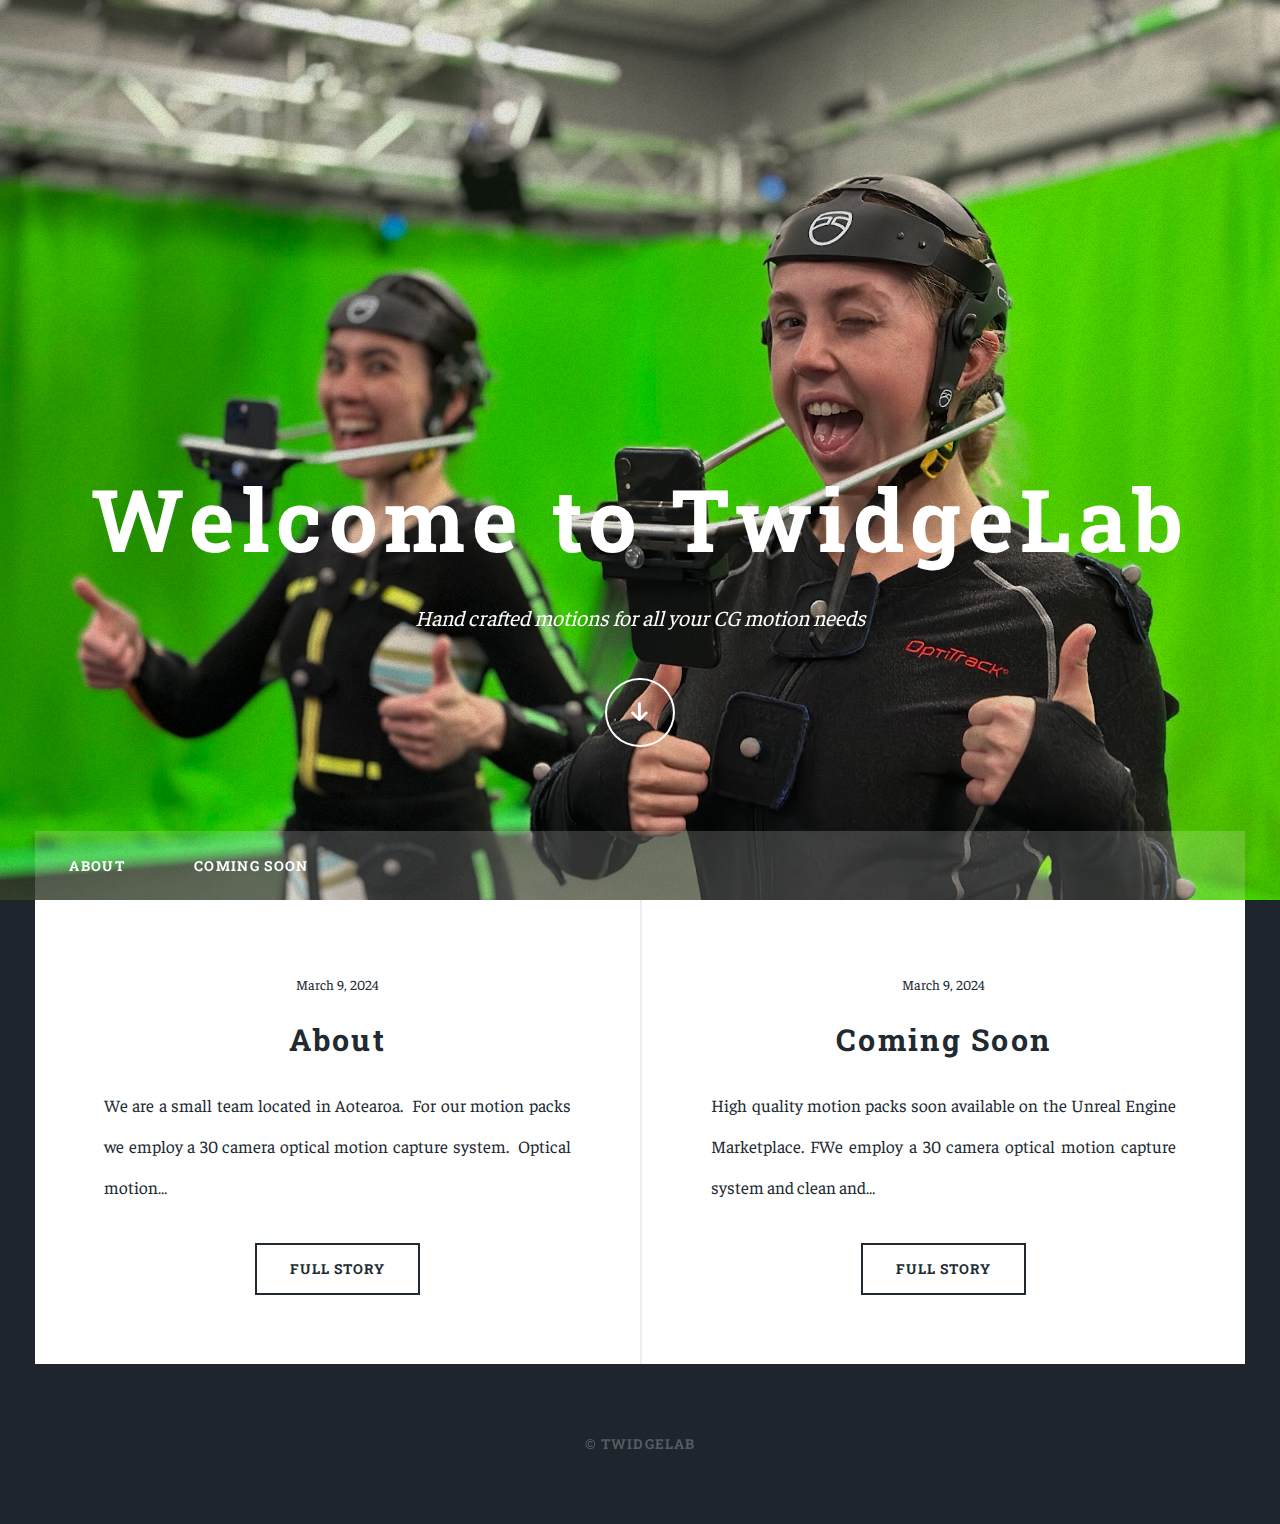
==== index.html @ 8c53aa2d "Publii: update content" ====
<!DOCTYPE html><html lang="en-gb"><head><meta charset="utf-8"><meta http-equiv="X-UA-Compatible" content="IE=edge"><meta name="viewport" content="width=device-width,initial-scale=1,user-scalable=no"><title>Twidgelab site</title><meta name="generator" content="Publii Open-Source CMS for Static Site"><link rel="canonical" href="https://twidgelab.github.io/gh-pages/"><link rel="alternate" type="application/atom+xml" href="https://twidgelab.github.io/gh-pages/feed.xml"><link rel="alternate" type="application/json" href="https://twidgelab.github.io/gh-pages/feed.json"><meta property="og:title" content="Twidgelab site"><meta property="og:image" content="https://twidgelab.github.io/gh-pages/media/website/TwidgeLab.png"><meta property="og:image:width" content="1443"><meta property="og:image:height" content="1443"><meta property="og:site_name" content="Twidgelab site"><meta property="og:description" content=""><meta property="og:url" content="https://twidgelab.github.io/gh-pages/"><meta property="og:type" content="website"><link rel="preload" href="https://twidgelab.github.io/gh-pages/assets/dynamic/fonts/faustina/faustina.woff2" as="font" type="font/woff2" crossorigin><link rel="preload" href="https://twidgelab.github.io/gh-pages/assets/dynamic/fonts/robotoslab/robotoslab.woff2" as="font" type="font/woff2" crossorigin><link rel="stylesheet" href="https://twidgelab.github.io/gh-pages/assets/css/fontawesome-all.min.css?v=85514f933f9e0b82460af63f1a403fa5"><link rel="stylesheet" href="https://twidgelab.github.io/gh-pages/assets/css/style.css?v=7c6cb66766df2458d1db6545127c2043"><noscript><link rel="stylesheet" href="https://twidgelab.github.io/gh-pages/assets/css/noscript.css?v=efa867a99f5064d6729e4dc2008ad50b"></noscript><script type="application/ld+json">{"@context":"http://schema.org","@type":"Organization","name":"Twidgelab site","logo":"https://twidgelab.github.io/gh-pages/media/website/TwidgeLab.png","url":"https://twidgelab.github.io/gh-pages/"}</script><style>#wrapper > .bg {
               background-image: url(https://twidgelab.github.io/gh-pages/assets/images/overlay.png), linear-gradient(0deg, rgba(0, 0, 0, 0.1), rgba(0, 0, 0, 0.1)), url(https://twidgelab.github.io/gh-pages/media/website/smiles-in-hmc1.jpg);
           }</style><noscript><style>img[loading] {
                    opacity: 1;
                }</style></noscript></head><body class="is-preload"><div id="wrapper" class="fade-in"><div id="intro"><h1>Welcome to TwidgeLab</h1><p>Hand crafted motions for all your CG motion needs</p><ul class="actions"><li><a href="#header" class="button icon solid solo fa-arrow-down scrolly">Continue</a></li></ul></div><header id="header"><a class="logo logo-image" href="https://twidgelab.github.io/gh-pages/"><img src="https://twidgelab.github.io/gh-pages/media/website/TwidgeLab.png" alt="Twidgelab site" width="1443" height="1443"></a></header><nav id="nav"><ul class="links"><li><a href="https://twidgelab.github.io/gh-pages/about.html" target="_self">About</a></li><li><a href="https://twidgelab.github.io/gh-pages/coming-soon.html" target="_self">Coming soon</a></li></ul></nav><main id="main"><section class="posts"><article><header><time datetime="2024-03-09T12:50" class="date">March 9, 2024</time><h2><a href="https://twidgelab.github.io/gh-pages/about.html">About</a></h2></header><p>We are a small team located in Aotearoa.&nbsp; For our motion packs we employ a 30 camera optical motion capture system.&nbsp; Optical motion&hellip;</p><ul class="actions special"><li><a href="https://twidgelab.github.io/gh-pages/about.html" class="button">Full Story</a></li></ul></article><article><header><time datetime="2024-03-09T12:32" class="date">March 9, 2024</time><h2><a href="https://twidgelab.github.io/gh-pages/coming-soon.html">Coming Soon</a></h2></header><p>High quality motion packs soon available on the Unreal Engine Marketplace. FWe employ a 30 camera optical motion capture system and clean and&hellip;</p><ul class="actions special"><li><a href="https://twidgelab.github.io/gh-pages/coming-soon.html" class="button">Full Story</a></li></ul></article></section></main><footer id="copyright"><ul><li>© TwidgeLab</li></ul></footer></div><script src="https://twidgelab.github.io/gh-pages/assets/js/jquery.min.js?v=c9771cc3e90e18f5336eedbd0fffb2cf"></script><script src="https://twidgelab.github.io/gh-pages/assets/js/jquery.scrollex.min.js?v=f89065e3d988006af9791b44561d7c90"></script><script src="https://twidgelab.github.io/gh-pages/assets/js/jquery.scrolly.min.js?v=1ed5a78bde1476875a40f6b9ff44fc14"></script><script src="https://twidgelab.github.io/gh-pages/assets/js/browser.min.js?v=c07298dd19048a8a69ad97e754dfe8d0"></script><script src="https://twidgelab.github.io/gh-pages/assets/js/breakpoints.min.js?v=81a479eb099e3b187613943b085923b8"></script><script src="https://twidgelab.github.io/gh-pages/assets/js/util.min.js?v=4201a626f8c9b614a663b3a1d7d82615"></script><script src="https://twidgelab.github.io/gh-pages/assets/js/main.min.js?v=56233c354bd814758be8bff42f7e13a5"></script><script>/*<![CDATA[*/var images=document.querySelectorAll("img[loading]");for(var i=0;i<images.length;i++){if(images[i].complete){images[i].classList.add("is-loaded")}else{images[i].addEventListener("load",function(){this.classList.add("is-loaded")},false)}};/*]]>*/</script></body></html>
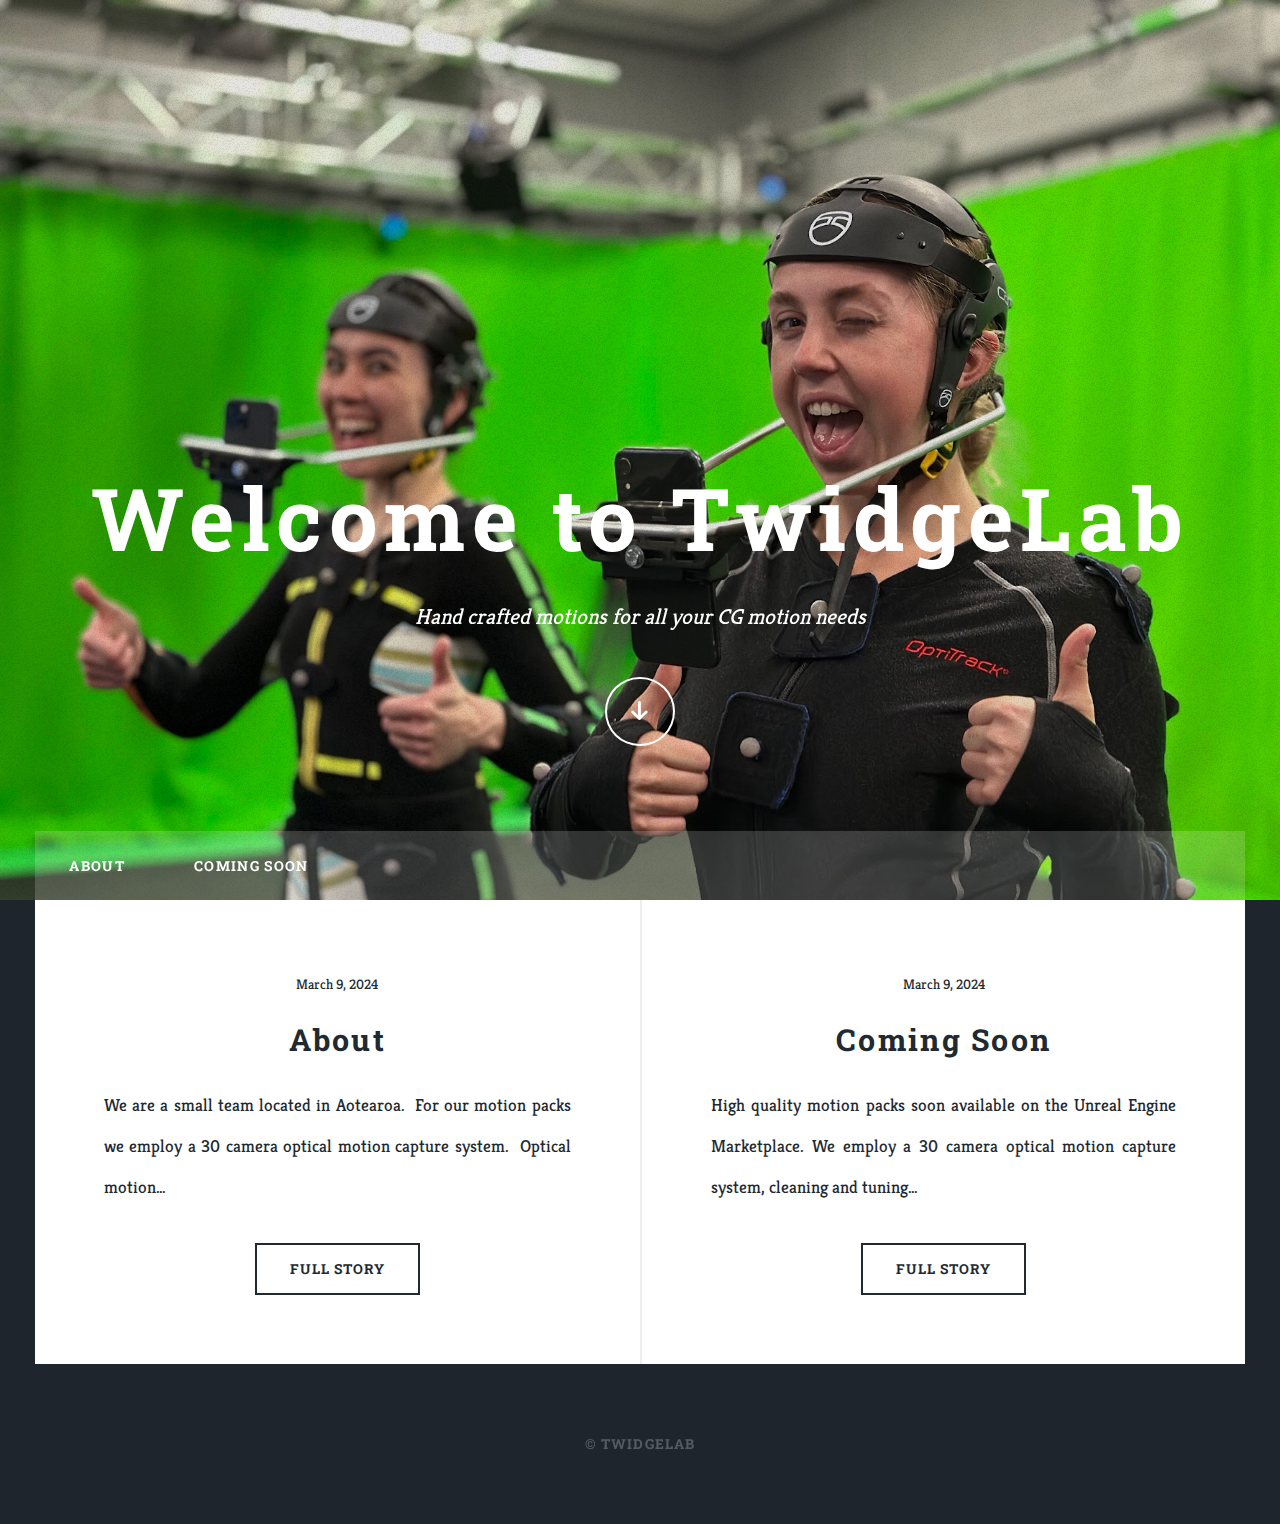
==== commit 290ea523: "Publii: update content" ====
--- a/index.html
+++ b/index.html
@@ -1,5 +1,5 @@
-<!DOCTYPE html><html lang="en-gb"><head><meta charset="utf-8"><meta http-equiv="X-UA-Compatible" content="IE=edge"><meta name="viewport" content="width=device-width,initial-scale=1,user-scalable=no"><title>Twidgelab site</title><meta name="generator" content="Publii Open-Source CMS for Static Site"><link rel="canonical" href="https://twidgelab.github.io/gh-pages/"><link rel="alternate" type="application/atom+xml" href="https://twidgelab.github.io/gh-pages/feed.xml"><link rel="alternate" type="application/json" href="https://twidgelab.github.io/gh-pages/feed.json"><meta property="og:title" content="Twidgelab site"><meta property="og:image" content="https://twidgelab.github.io/gh-pages/media/website/TwidgeLab.png"><meta property="og:image:width" content="1443"><meta property="og:image:height" content="1443"><meta property="og:site_name" content="Twidgelab site"><meta property="og:description" content=""><meta property="og:url" content="https://twidgelab.github.io/gh-pages/"><meta property="og:type" content="website"><link rel="preload" href="https://twidgelab.github.io/gh-pages/assets/dynamic/fonts/faustina/faustina.woff2" as="font" type="font/woff2" crossorigin><link rel="preload" href="https://twidgelab.github.io/gh-pages/assets/dynamic/fonts/robotoslab/robotoslab.woff2" as="font" type="font/woff2" crossorigin><link rel="stylesheet" href="https://twidgelab.github.io/gh-pages/assets/css/fontawesome-all.min.css?v=85514f933f9e0b82460af63f1a403fa5"><link rel="stylesheet" href="https://twidgelab.github.io/gh-pages/assets/css/style.css?v=7c6cb66766df2458d1db6545127c2043"><noscript><link rel="stylesheet" href="https://twidgelab.github.io/gh-pages/assets/css/noscript.css?v=efa867a99f5064d6729e4dc2008ad50b"></noscript><script type="application/ld+json">{"@context":"http://schema.org","@type":"Organization","name":"Twidgelab site","logo":"https://twidgelab.github.io/gh-pages/media/website/TwidgeLab.png","url":"https://twidgelab.github.io/gh-pages/"}</script><style>#wrapper > .bg {
+<!DOCTYPE html><html lang="en-gb"><head><meta charset="utf-8"><meta http-equiv="X-UA-Compatible" content="IE=edge"><meta name="viewport" content="width=device-width,initial-scale=1,user-scalable=no"><title>Twidgelab site</title><meta name="generator" content="Publii Open-Source CMS for Static Site"><link rel="canonical" href="https://twidgelab.github.io/gh-pages/"><link rel="alternate" type="application/atom+xml" href="https://twidgelab.github.io/gh-pages/feed.xml"><link rel="alternate" type="application/json" href="https://twidgelab.github.io/gh-pages/feed.json"><meta property="og:title" content="Twidgelab site"><meta property="og:image" content="https://twidgelab.github.io/gh-pages/media/website/TwidgeLab.png"><meta property="og:image:width" content="1443"><meta property="og:image:height" content="1443"><meta property="og:site_name" content="Twidgelab site"><meta property="og:description" content=""><meta property="og:url" content="https://twidgelab.github.io/gh-pages/"><meta property="og:type" content="website"><link rel="preload" href="https://twidgelab.github.io/gh-pages/assets/dynamic/fonts/kreon/kreon.woff2" as="font" type="font/woff2" crossorigin><link rel="preload" href="https://twidgelab.github.io/gh-pages/assets/dynamic/fonts/robotoslab/robotoslab.woff2" as="font" type="font/woff2" crossorigin><link rel="stylesheet" href="https://twidgelab.github.io/gh-pages/assets/css/fontawesome-all.min.css?v=85514f933f9e0b82460af63f1a403fa5"><link rel="stylesheet" href="https://twidgelab.github.io/gh-pages/assets/css/style.css?v=33a41bf8aee80f685ada31367efc85f1"><noscript><link rel="stylesheet" href="https://twidgelab.github.io/gh-pages/assets/css/noscript.css?v=efa867a99f5064d6729e4dc2008ad50b"></noscript><script type="application/ld+json">{"@context":"http://schema.org","@type":"Organization","name":"Twidgelab site","logo":"https://twidgelab.github.io/gh-pages/media/website/TwidgeLab.png","url":"https://twidgelab.github.io/gh-pages/"}</script><style>#wrapper > .bg {
                background-image: url(https://twidgelab.github.io/gh-pages/assets/images/overlay.png), linear-gradient(0deg, rgba(0, 0, 0, 0.1), rgba(0, 0, 0, 0.1)), url(https://twidgelab.github.io/gh-pages/media/website/smiles-in-hmc1.jpg);
            }</style><noscript><style>img[loading] {
                     opacity: 1;
-                }</style></noscript></head><body class="is-preload"><div id="wrapper" class="fade-in"><div id="intro"><h1>Welcome to TwidgeLab</h1><p>Hand crafted motions for all your CG motion needs</p><ul class="actions"><li><a href="#header" class="button icon solid solo fa-arrow-down scrolly">Continue</a></li></ul></div><header id="header"><a class="logo logo-image" href="https://twidgelab.github.io/gh-pages/"><img src="https://twidgelab.github.io/gh-pages/media/website/TwidgeLab.png" alt="Twidgelab site" width="1443" height="1443"></a></header><nav id="nav"><ul class="links"><li><a href="https://twidgelab.github.io/gh-pages/about.html" target="_self">About</a></li><li><a href="https://twidgelab.github.io/gh-pages/coming-soon.html" target="_self">Coming soon</a></li></ul></nav><main id="main"><section class="posts"><article><header><time datetime="2024-03-09T12:50" class="date">March 9, 2024</time><h2><a href="https://twidgelab.github.io/gh-pages/about.html">About</a></h2></header><p>We are a small team located in Aotearoa.&nbsp; For our motion packs we employ a 30 camera optical motion capture system.&nbsp; Optical motion&hellip;</p><ul class="actions special"><li><a href="https://twidgelab.github.io/gh-pages/about.html" class="button">Full Story</a></li></ul></article><article><header><time datetime="2024-03-09T12:32" class="date">March 9, 2024</time><h2><a href="https://twidgelab.github.io/gh-pages/coming-soon.html">Coming Soon</a></h2></header><p>High quality motion packs soon available on the Unreal Engine Marketplace. FWe employ a 30 camera optical motion capture system and clean and&hellip;</p><ul class="actions special"><li><a href="https://twidgelab.github.io/gh-pages/coming-soon.html" class="button">Full Story</a></li></ul></article></section></main><footer id="copyright"><ul><li>© TwidgeLab</li></ul></footer></div><script src="https://twidgelab.github.io/gh-pages/assets/js/jquery.min.js?v=c9771cc3e90e18f5336eedbd0fffb2cf"></script><script src="https://twidgelab.github.io/gh-pages/assets/js/jquery.scrollex.min.js?v=f89065e3d988006af9791b44561d7c90"></script><script src="https://twidgelab.github.io/gh-pages/assets/js/jquery.scrolly.min.js?v=1ed5a78bde1476875a40f6b9ff44fc14"></script><script src="https://twidgelab.github.io/gh-pages/assets/js/browser.min.js?v=c07298dd19048a8a69ad97e754dfe8d0"></script><script src="https://twidgelab.github.io/gh-pages/assets/js/breakpoints.min.js?v=81a479eb099e3b187613943b085923b8"></script><script src="https://twidgelab.github.io/gh-pages/assets/js/util.min.js?v=4201a626f8c9b614a663b3a1d7d82615"></script><script src="https://twidgelab.github.io/gh-pages/assets/js/main.min.js?v=56233c354bd814758be8bff42f7e13a5"></script><script>/*<![CDATA[*/var images=document.querySelectorAll("img[loading]");for(var i=0;i<images.length;i++){if(images[i].complete){images[i].classList.add("is-loaded")}else{images[i].addEventListener("load",function(){this.classList.add("is-loaded")},false)}};/*]]>*/</script></body></html>+                }</style></noscript></head><body class="is-preload"><div id="wrapper" class="fade-in"><div id="intro"><h1>Welcome to TwidgeLab</h1><p>Hand crafted motions for all your CG motion needs</p><ul class="actions"><li><a href="#header" class="button icon solid solo fa-arrow-down scrolly">Continue</a></li></ul></div><header id="header"><a class="logo logo-image" href="https://twidgelab.github.io/gh-pages/"><img src="https://twidgelab.github.io/gh-pages/media/website/TwidgeLab.png" alt="Twidgelab site" width="1443" height="1443"></a></header><nav id="nav"><ul class="links"><li><a href="https://twidgelab.github.io/gh-pages/about.html" target="_self">About</a></li><li><a href="https://twidgelab.github.io/gh-pages/coming-soon.html" target="_self">Coming soon</a></li></ul></nav><main id="main"><section class="posts"><article><header><time datetime="2024-03-09T12:50" class="date">March 9, 2024</time><h2><a href="https://twidgelab.github.io/gh-pages/about.html">About</a></h2></header><p>We are a small team located in Aotearoa.&nbsp; For our motion packs we employ a 30 camera optical motion capture system.&nbsp; Optical motion&hellip;</p><ul class="actions special"><li><a href="https://twidgelab.github.io/gh-pages/about.html" class="button">Full Story</a></li></ul></article><article><header><time datetime="2024-03-09T12:32" class="date">March 9, 2024</time><h2><a href="https://twidgelab.github.io/gh-pages/coming-soon.html">Coming Soon</a></h2></header><p>High quality motion packs soon available on the Unreal Engine Marketplace. We employ a 30 camera optical motion capture system, cleaning and tuning&hellip;</p><ul class="actions special"><li><a href="https://twidgelab.github.io/gh-pages/coming-soon.html" class="button">Full Story</a></li></ul></article></section></main><footer id="copyright"><ul><li>© TwidgeLab</li></ul></footer></div><script src="https://twidgelab.github.io/gh-pages/assets/js/jquery.min.js?v=c9771cc3e90e18f5336eedbd0fffb2cf"></script><script src="https://twidgelab.github.io/gh-pages/assets/js/jquery.scrollex.min.js?v=f89065e3d988006af9791b44561d7c90"></script><script src="https://twidgelab.github.io/gh-pages/assets/js/jquery.scrolly.min.js?v=1ed5a78bde1476875a40f6b9ff44fc14"></script><script src="https://twidgelab.github.io/gh-pages/assets/js/browser.min.js?v=c07298dd19048a8a69ad97e754dfe8d0"></script><script src="https://twidgelab.github.io/gh-pages/assets/js/breakpoints.min.js?v=81a479eb099e3b187613943b085923b8"></script><script src="https://twidgelab.github.io/gh-pages/assets/js/util.min.js?v=4201a626f8c9b614a663b3a1d7d82615"></script><script src="https://twidgelab.github.io/gh-pages/assets/js/main.min.js?v=56233c354bd814758be8bff42f7e13a5"></script><script>/*<![CDATA[*/var images=document.querySelectorAll("img[loading]");for(var i=0;i<images.length;i++){if(images[i].complete){images[i].classList.add("is-loaded")}else{images[i].addEventListener("load",function(){this.classList.add("is-loaded")},false)}};/*]]>*/</script></body></html>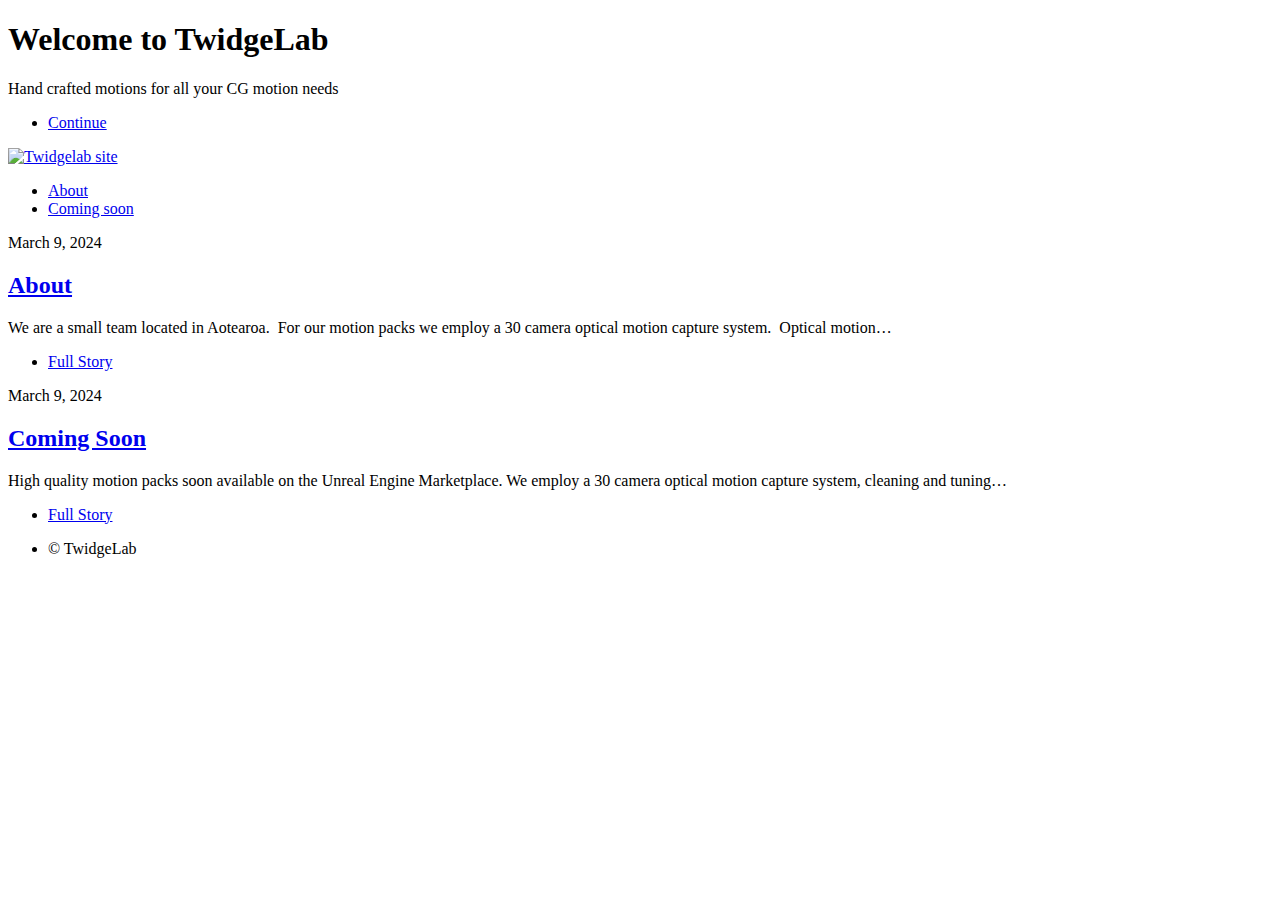
==== commit 726937a2: "Publii: update content" ====
--- a/index.html
+++ b/index.html
@@ -1,5 +1,5 @@
-<!DOCTYPE html><html lang="en-gb"><head><meta charset="utf-8"><meta http-equiv="X-UA-Compatible" content="IE=edge"><meta name="viewport" content="width=device-width,initial-scale=1,user-scalable=no"><title>Twidgelab site</title><meta name="generator" content="Publii Open-Source CMS for Static Site"><link rel="canonical" href="https://twidgelab.github.io/gh-pages/"><link rel="alternate" type="application/atom+xml" href="https://twidgelab.github.io/gh-pages/feed.xml"><link rel="alternate" type="application/json" href="https://twidgelab.github.io/gh-pages/feed.json"><meta property="og:title" content="Twidgelab site"><meta property="og:image" content="https://twidgelab.github.io/gh-pages/media/website/TwidgeLab.png"><meta property="og:image:width" content="1443"><meta property="og:image:height" content="1443"><meta property="og:site_name" content="Twidgelab site"><meta property="og:description" content=""><meta property="og:url" content="https://twidgelab.github.io/gh-pages/"><meta property="og:type" content="website"><link rel="preload" href="https://twidgelab.github.io/gh-pages/assets/dynamic/fonts/kreon/kreon.woff2" as="font" type="font/woff2" crossorigin><link rel="preload" href="https://twidgelab.github.io/gh-pages/assets/dynamic/fonts/robotoslab/robotoslab.woff2" as="font" type="font/woff2" crossorigin><link rel="stylesheet" href="https://twidgelab.github.io/gh-pages/assets/css/fontawesome-all.min.css?v=85514f933f9e0b82460af63f1a403fa5"><link rel="stylesheet" href="https://twidgelab.github.io/gh-pages/assets/css/style.css?v=33a41bf8aee80f685ada31367efc85f1"><noscript><link rel="stylesheet" href="https://twidgelab.github.io/gh-pages/assets/css/noscript.css?v=efa867a99f5064d6729e4dc2008ad50b"></noscript><script type="application/ld+json">{"@context":"http://schema.org","@type":"Organization","name":"Twidgelab site","logo":"https://twidgelab.github.io/gh-pages/media/website/TwidgeLab.png","url":"https://twidgelab.github.io/gh-pages/"}</script><style>#wrapper > .bg {
-               background-image: url(https://twidgelab.github.io/gh-pages/assets/images/overlay.png), linear-gradient(0deg, rgba(0, 0, 0, 0.1), rgba(0, 0, 0, 0.1)), url(https://twidgelab.github.io/gh-pages/media/website/smiles-in-hmc1.jpg);
+<!DOCTYPE html><html lang="en-gb"><head><meta charset="utf-8"><meta http-equiv="X-UA-Compatible" content="IE=edge"><meta name="viewport" content="width=device-width,initial-scale=1,user-scalable=no"><title>Twidgelab site</title><meta name="generator" content="Publii Open-Source CMS for Static Site"><link rel="canonical" href="https://twidgelab.com/"><link rel="alternate" type="application/atom+xml" href="https://twidgelab.com/feed.xml"><link rel="alternate" type="application/json" href="https://twidgelab.com/feed.json"><meta property="og:title" content="Twidgelab site"><meta property="og:image" content="https://twidgelab.com/media/website/TwidgeLab.png"><meta property="og:image:width" content="1443"><meta property="og:image:height" content="1443"><meta property="og:site_name" content="Twidgelab site"><meta property="og:description" content=""><meta property="og:url" content="https://twidgelab.com/"><meta property="og:type" content="website"><link rel="preload" href="https://twidgelab.com/assets/dynamic/fonts/kreon/kreon.woff2" as="font" type="font/woff2" crossorigin><link rel="preload" href="https://twidgelab.com/assets/dynamic/fonts/robotoslab/robotoslab.woff2" as="font" type="font/woff2" crossorigin><link rel="stylesheet" href="https://twidgelab.com/assets/css/fontawesome-all.min.css?v=85514f933f9e0b82460af63f1a403fa5"><link rel="stylesheet" href="https://twidgelab.com/assets/css/style.css?v=33a41bf8aee80f685ada31367efc85f1"><noscript><link rel="stylesheet" href="https://twidgelab.com/assets/css/noscript.css?v=efa867a99f5064d6729e4dc2008ad50b"></noscript><script type="application/ld+json">{"@context":"http://schema.org","@type":"Organization","name":"Twidgelab site","logo":"https://twidgelab.com/media/website/TwidgeLab.png","url":"https://twidgelab.com/"}</script><style>#wrapper > .bg {
+               background-image: url(https://twidgelab.com/assets/images/overlay.png), linear-gradient(0deg, rgba(0, 0, 0, 0.1), rgba(0, 0, 0, 0.1)), url(https://twidgelab.com/media/website/smiles-in-hmc1.jpg);
            }</style><noscript><style>img[loading] {
                     opacity: 1;
-                }</style></noscript></head><body class="is-preload"><div id="wrapper" class="fade-in"><div id="intro"><h1>Welcome to TwidgeLab</h1><p>Hand crafted motions for all your CG motion needs</p><ul class="actions"><li><a href="#header" class="button icon solid solo fa-arrow-down scrolly">Continue</a></li></ul></div><header id="header"><a class="logo logo-image" href="https://twidgelab.github.io/gh-pages/"><img src="https://twidgelab.github.io/gh-pages/media/website/TwidgeLab.png" alt="Twidgelab site" width="1443" height="1443"></a></header><nav id="nav"><ul class="links"><li><a href="https://twidgelab.github.io/gh-pages/about.html" target="_self">About</a></li><li><a href="https://twidgelab.github.io/gh-pages/coming-soon.html" target="_self">Coming soon</a></li></ul></nav><main id="main"><section class="posts"><article><header><time datetime="2024-03-09T12:50" class="date">March 9, 2024</time><h2><a href="https://twidgelab.github.io/gh-pages/about.html">About</a></h2></header><p>We are a small team located in Aotearoa.&nbsp; For our motion packs we employ a 30 camera optical motion capture system.&nbsp; Optical motion&hellip;</p><ul class="actions special"><li><a href="https://twidgelab.github.io/gh-pages/about.html" class="button">Full Story</a></li></ul></article><article><header><time datetime="2024-03-09T12:32" class="date">March 9, 2024</time><h2><a href="https://twidgelab.github.io/gh-pages/coming-soon.html">Coming Soon</a></h2></header><p>High quality motion packs soon available on the Unreal Engine Marketplace. We employ a 30 camera optical motion capture system, cleaning and tuning&hellip;</p><ul class="actions special"><li><a href="https://twidgelab.github.io/gh-pages/coming-soon.html" class="button">Full Story</a></li></ul></article></section></main><footer id="copyright"><ul><li>© TwidgeLab</li></ul></footer></div><script src="https://twidgelab.github.io/gh-pages/assets/js/jquery.min.js?v=c9771cc3e90e18f5336eedbd0fffb2cf"></script><script src="https://twidgelab.github.io/gh-pages/assets/js/jquery.scrollex.min.js?v=f89065e3d988006af9791b44561d7c90"></script><script src="https://twidgelab.github.io/gh-pages/assets/js/jquery.scrolly.min.js?v=1ed5a78bde1476875a40f6b9ff44fc14"></script><script src="https://twidgelab.github.io/gh-pages/assets/js/browser.min.js?v=c07298dd19048a8a69ad97e754dfe8d0"></script><script src="https://twidgelab.github.io/gh-pages/assets/js/breakpoints.min.js?v=81a479eb099e3b187613943b085923b8"></script><script src="https://twidgelab.github.io/gh-pages/assets/js/util.min.js?v=4201a626f8c9b614a663b3a1d7d82615"></script><script src="https://twidgelab.github.io/gh-pages/assets/js/main.min.js?v=56233c354bd814758be8bff42f7e13a5"></script><script>/*<![CDATA[*/var images=document.querySelectorAll("img[loading]");for(var i=0;i<images.length;i++){if(images[i].complete){images[i].classList.add("is-loaded")}else{images[i].addEventListener("load",function(){this.classList.add("is-loaded")},false)}};/*]]>*/</script></body></html>+                }</style></noscript></head><body class="is-preload"><div id="wrapper" class="fade-in"><div id="intro"><h1>Welcome to TwidgeLab</h1><p>Hand crafted motions for all your CG motion needs</p><ul class="actions"><li><a href="#header" class="button icon solid solo fa-arrow-down scrolly">Continue</a></li></ul></div><header id="header"><a class="logo logo-image" href="https://twidgelab.com/"><img src="https://twidgelab.com/media/website/TwidgeLab.png" alt="Twidgelab site" width="1443" height="1443"></a></header><nav id="nav"><ul class="links"><li><a href="https://twidgelab.com/about.html" target="_self">About</a></li><li><a href="https://twidgelab.com/coming-soon.html" target="_self">Coming soon</a></li></ul></nav><main id="main"><section class="posts"><article><header><time datetime="2024-03-09T12:50" class="date">March 9, 2024</time><h2><a href="https://twidgelab.com/about.html">About</a></h2></header><p>We are a small team located in Aotearoa.&nbsp; For our motion packs we employ a 30 camera optical motion capture system.&nbsp; Optical motion&hellip;</p><ul class="actions special"><li><a href="https://twidgelab.com/about.html" class="button">Full Story</a></li></ul></article><article><header><time datetime="2024-03-09T12:32" class="date">March 9, 2024</time><h2><a href="https://twidgelab.com/coming-soon.html">Coming Soon</a></h2></header><p>High quality motion packs soon available on the Unreal Engine Marketplace. We employ a 30 camera optical motion capture system, cleaning and tuning&hellip;</p><ul class="actions special"><li><a href="https://twidgelab.com/coming-soon.html" class="button">Full Story</a></li></ul></article></section></main><footer id="copyright"><ul><li>© TwidgeLab</li></ul></footer></div><script src="https://twidgelab.com/assets/js/jquery.min.js?v=c9771cc3e90e18f5336eedbd0fffb2cf"></script><script src="https://twidgelab.com/assets/js/jquery.scrollex.min.js?v=f89065e3d988006af9791b44561d7c90"></script><script src="https://twidgelab.com/assets/js/jquery.scrolly.min.js?v=1ed5a78bde1476875a40f6b9ff44fc14"></script><script src="https://twidgelab.com/assets/js/browser.min.js?v=c07298dd19048a8a69ad97e754dfe8d0"></script><script src="https://twidgelab.com/assets/js/breakpoints.min.js?v=81a479eb099e3b187613943b085923b8"></script><script src="https://twidgelab.com/assets/js/util.min.js?v=4201a626f8c9b614a663b3a1d7d82615"></script><script src="https://twidgelab.com/assets/js/main.min.js?v=56233c354bd814758be8bff42f7e13a5"></script><script>/*<![CDATA[*/var images=document.querySelectorAll("img[loading]");for(var i=0;i<images.length;i++){if(images[i].complete){images[i].classList.add("is-loaded")}else{images[i].addEventListener("load",function(){this.classList.add("is-loaded")},false)}};/*]]>*/</script></body></html>